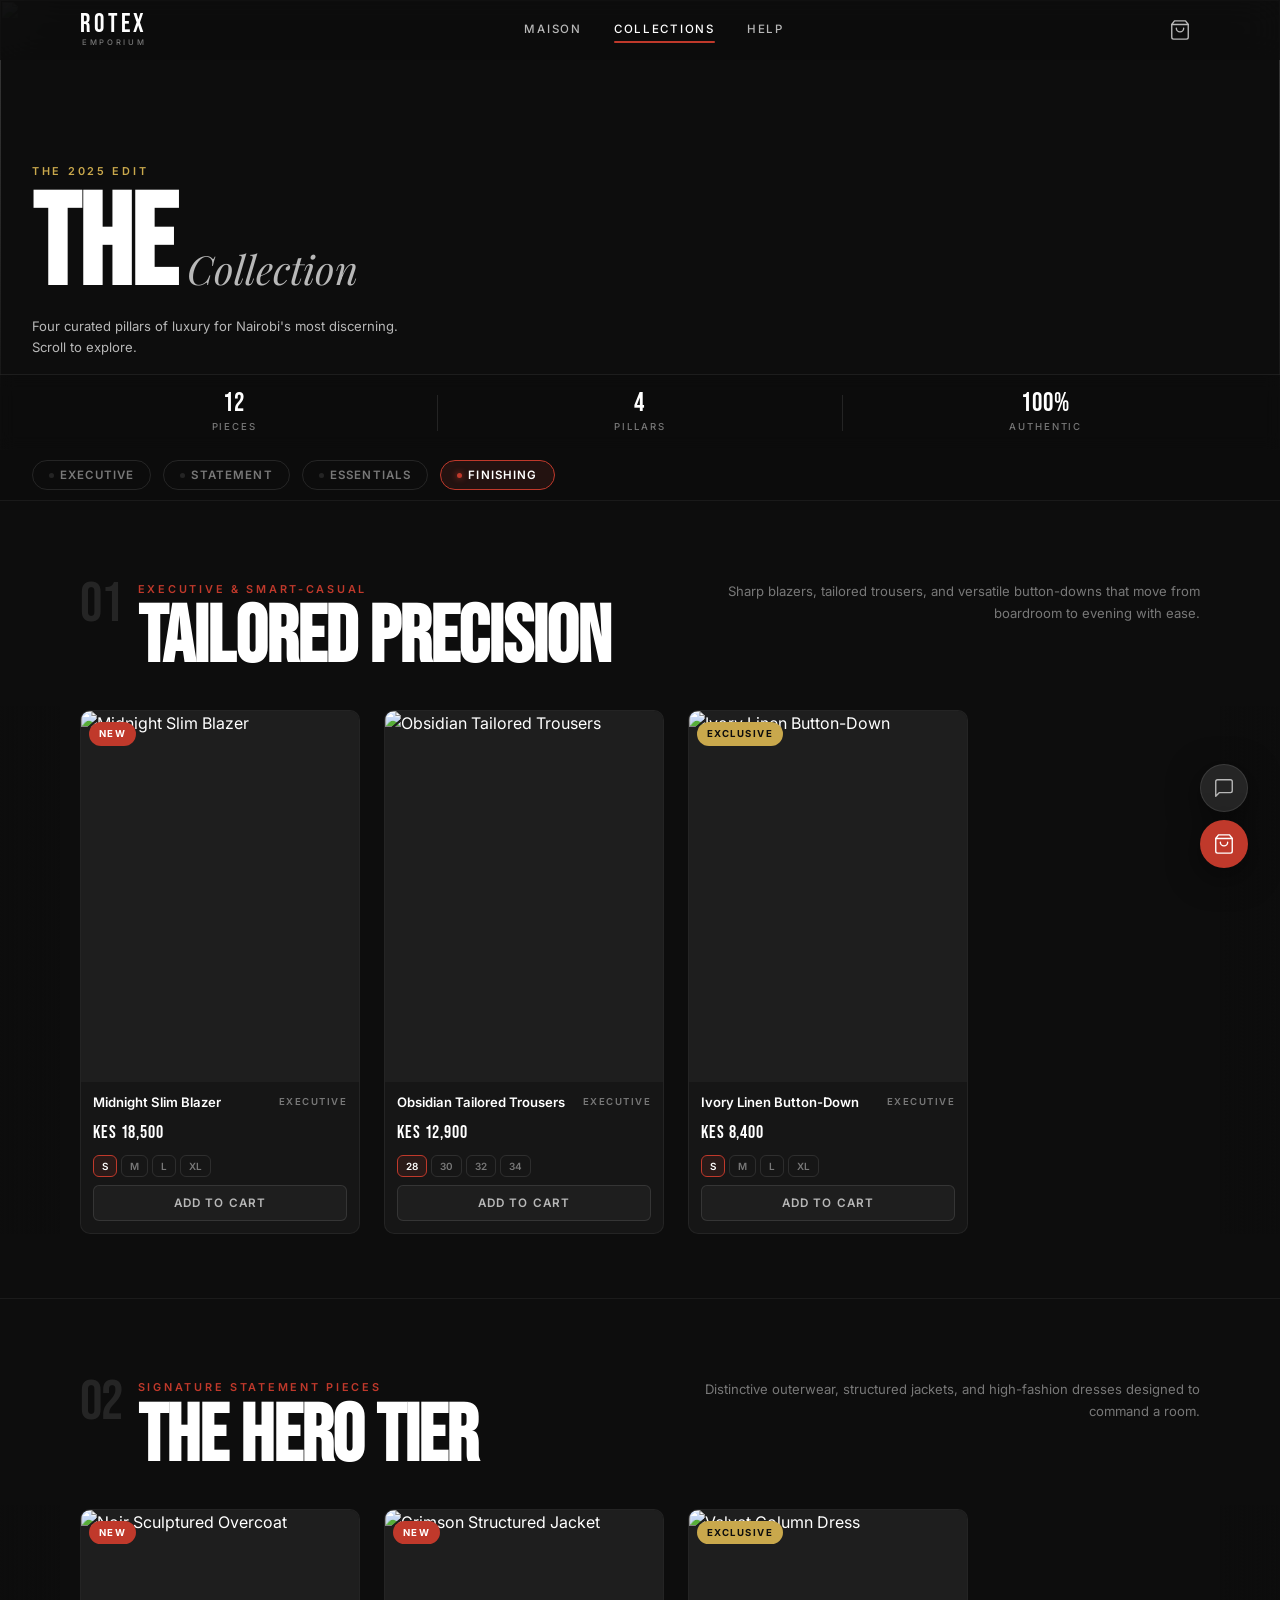
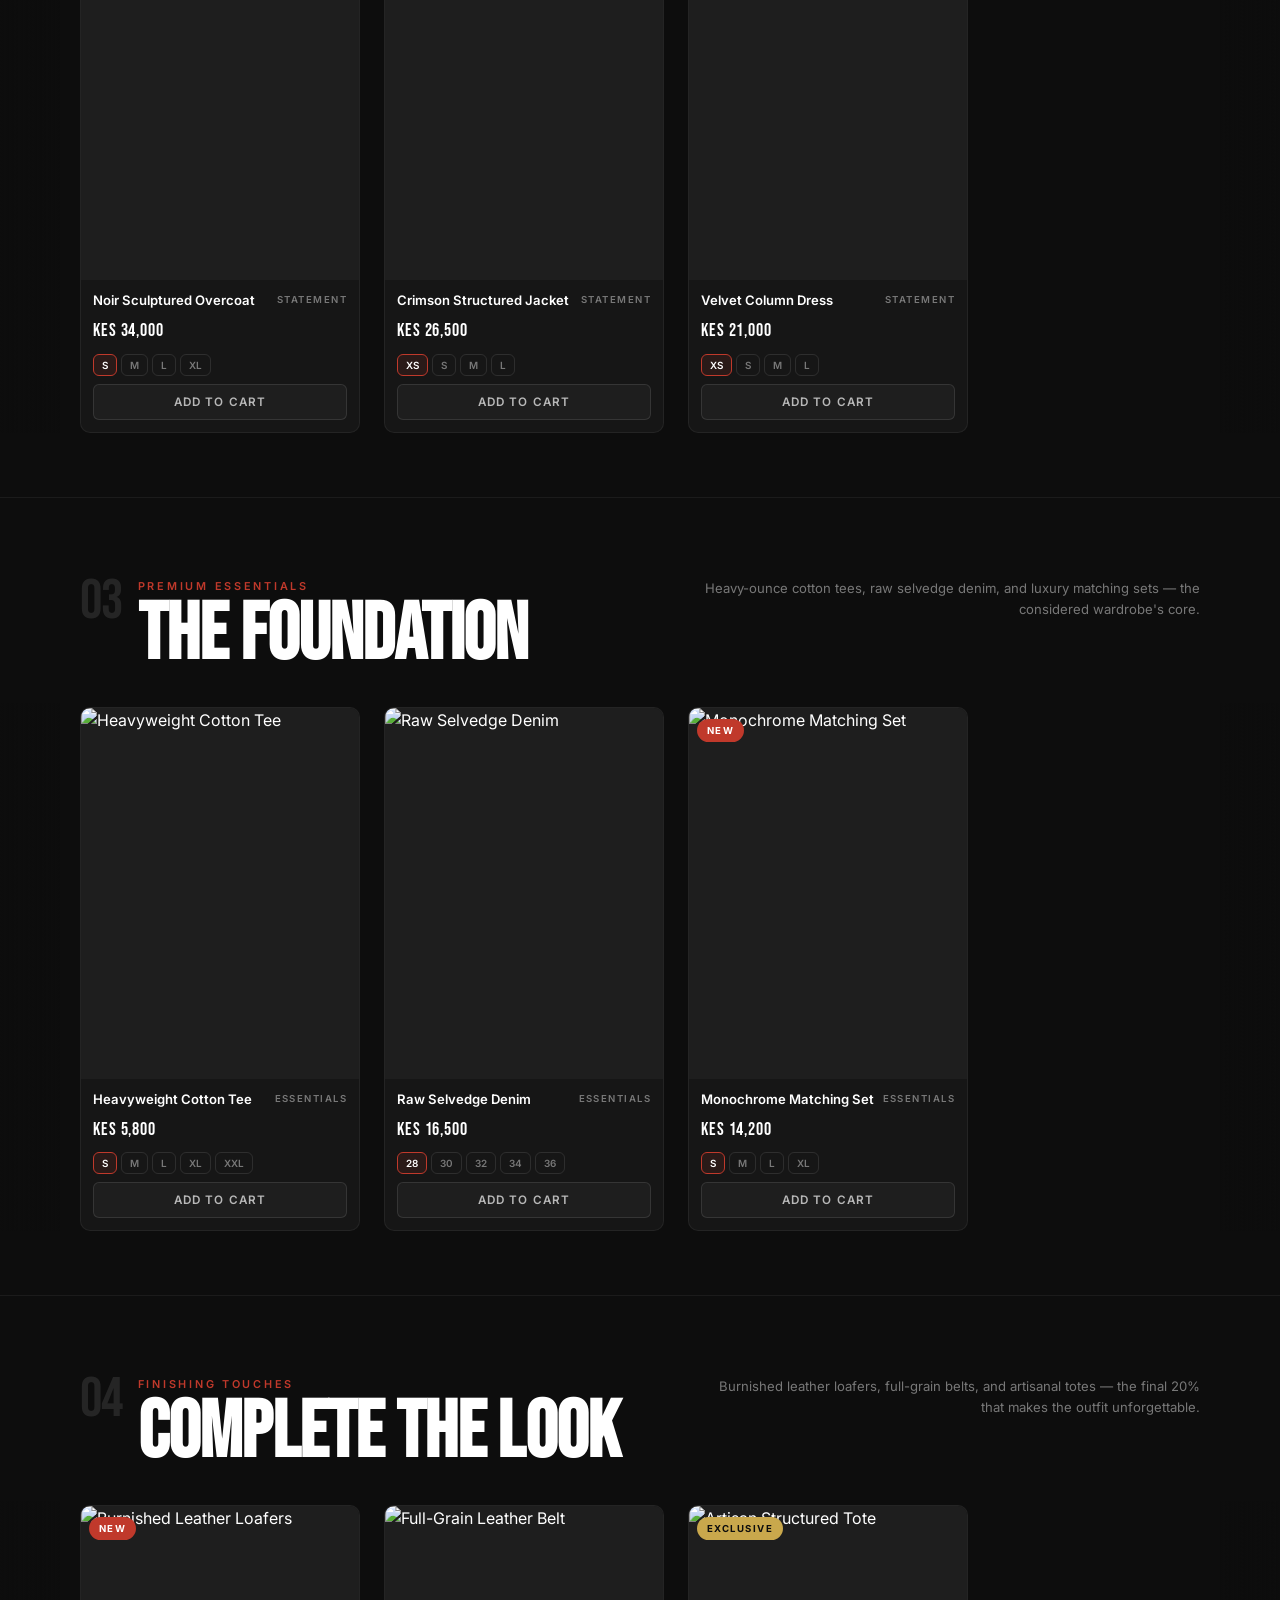
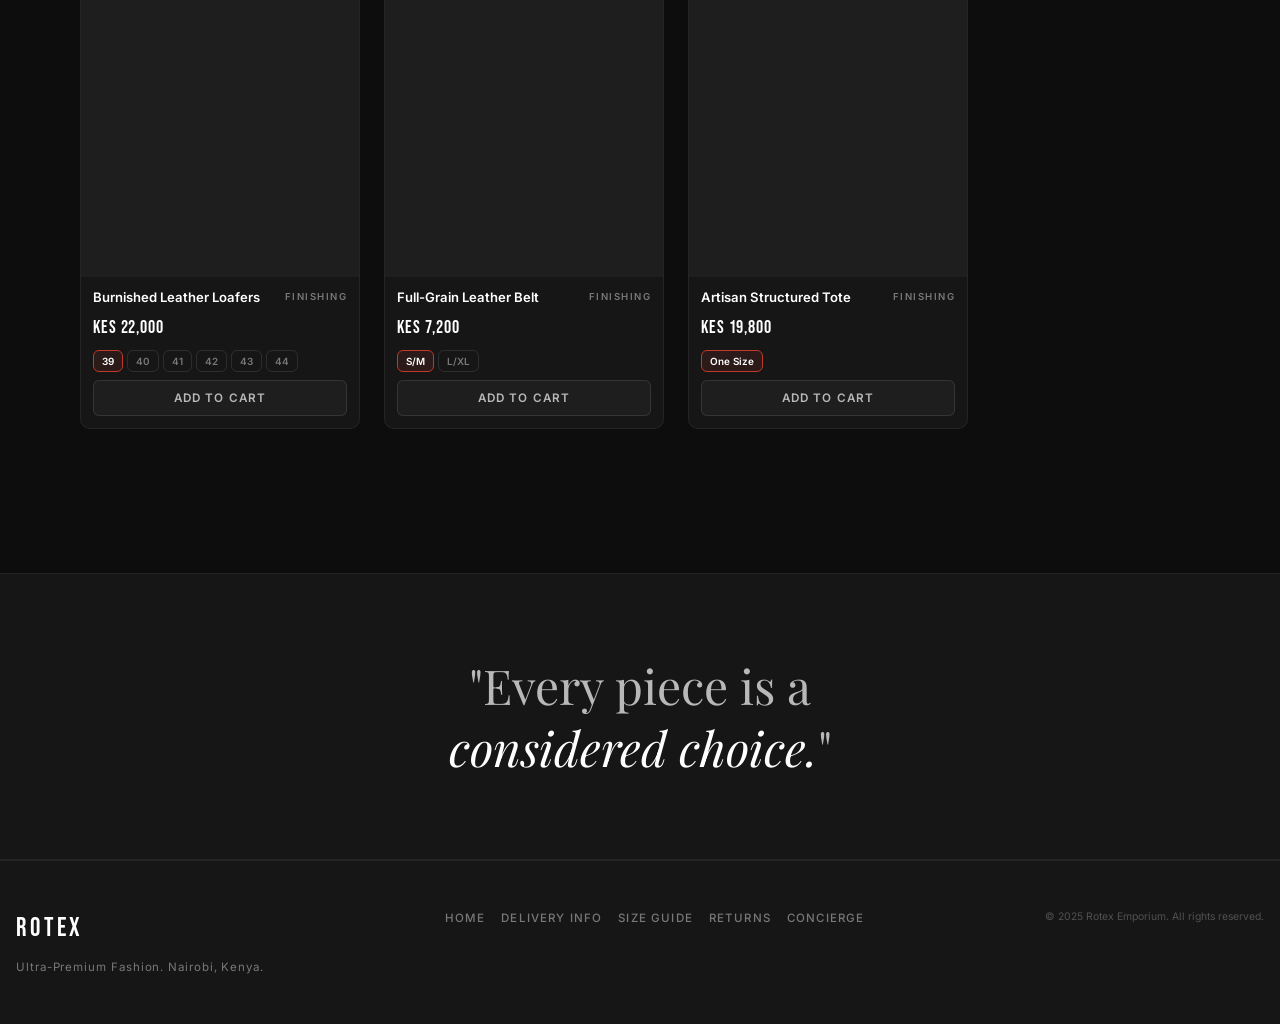
==== catalogue.html @ d45cdedd "Initial commit of Rotex Emporium storefront" ====
<!DOCTYPE html>
<html lang="en">
<head>
  <meta charset="UTF-8" />
  <meta name="viewport" content="width=device-width, initial-scale=1.0, viewport-fit=cover" />
  <meta name="description" content="Rotex Emporium — Browse our four luxury pillars. Shop Executive, Statement, Essentials, and Finishing Touches." />
  <meta name="theme-color" content="#0D0D0D" />
  <title>Catalogue — Rotex Emporium</title>
  <link rel="preconnect" href="https://fonts.googleapis.com" />
  <link rel="preconnect" href="https://fonts.gstatic.com" crossorigin />
  <link href="https://fonts.googleapis.com/css2?family=Bebas+Neue&family=Inter:wght@400;500;600&family=Playfair+Display:ital,wght@0,700;1,400&display=swap" rel="stylesheet" />
  <link rel="stylesheet" href="styles.css" />
</head>
<body class="page--catalogue">

  <!-- ── HEADER ─────────────────────────────────────────────── -->
  <header class="site-header" id="siteHeader">
    <div class="header-inner">
      <button class="menu-toggle" id="menuToggle" aria-label="Toggle navigation" aria-expanded="false">
        <span class="bar"></span><span class="bar"></span><span class="bar"></span>
      </button>
      <a href="index.html" class="logo" aria-label="Rotex Emporium">
        <span class="logo-main">ROTEX</span>
        <span class="logo-sub">EMPORIUM</span>
      </a>
      <nav class="header-nav" aria-label="Primary">
        <a href="index.html#hero"  class="nav-link">Maison</a>
        <a href="catalogue.html"   class="nav-link nav-link--active">Collections</a>
        <a href="#"                class="nav-link" id="headerSupportBtn">Help</a>
      </nav>
      <button class="header-cart-btn" id="headerCartBtn" aria-label="Open cart">
        <svg width="22" height="22" viewBox="0 0 24 24" fill="none" stroke="currentColor" stroke-width="1.5" stroke-linecap="round" stroke-linejoin="round"><path d="M6 2 3 6v14a2 2 0 0 0 2 2h14a2 2 0 0 0 2-2V6l-3-4z"/><line x1="3" y1="6" x2="21" y2="6"/><path d="M16 10a4 4 0 0 1-8 0"/></svg>
        <span class="cart-badge" id="headerCartBadge" data-count="0">0</span>
      </button>
    </div>
  </header>

  <!-- ── CATALOGUE HERO (compact) ──────────────────────────── -->
  <section class="cat-hero" aria-label="Catalogue Introduction">
    <div class="cat-hero-bg" aria-hidden="true">
      <img src="https://images.unsplash.com/photo-1558618666-fcd25c85cd64?w=1400&q=80&auto=format&fit=crop" alt="" loading="eager" fetchpriority="high" />
      <div class="cat-hero-overlay"></div>
    </div>
    <div class="cat-hero-content">
      <p class="eyebrow gold">The 2025 Edit</p>
      <h1 class="cat-hero-title">
        <span class="cat-hero-title-main">THE</span>
        <span class="cat-hero-title-sub">Collection</span>
      </h1>
      <p class="cat-hero-desc">Four curated pillars of luxury for Nairobi's most discerning. Scroll to explore.</p>
    </div>
    <div class="cat-hero-stats" aria-label="Collection statistics">
      <div class="cat-stat"><span class="cat-stat-num">12</span><span class="cat-stat-label">Pieces</span></div>
      <div class="cat-stat-divider" aria-hidden="true"></div>
      <div class="cat-stat"><span class="cat-stat-num">4</span><span class="cat-stat-label">Pillars</span></div>
      <div class="cat-stat-divider" aria-hidden="true"></div>
      <div class="cat-stat"><span class="cat-stat-num">100%</span><span class="cat-stat-label">Authentic</span></div>
    </div>
  </section>

  <!-- ── STICKY CATEGORY CHIP NAV ──────────────────────────── -->
  <nav class="cat-nav" id="categoryNavScroll" aria-label="Jump to collection">
    <div class="cat-nav-track">
      <button class="cat-chip cat-chip--active" data-target="section-executive" aria-pressed="true">
        <span class="chip-dot" aria-hidden="true"></span>Executive
      </button>
      <button class="cat-chip" data-target="section-statement" aria-pressed="false">
        <span class="chip-dot" aria-hidden="true"></span>Statement
      </button>
      <button class="cat-chip" data-target="section-essentials" aria-pressed="false">
        <span class="chip-dot" aria-hidden="true"></span>Essentials
      </button>
      <button class="cat-chip" data-target="section-finishing" aria-pressed="false">
        <span class="chip-dot" aria-hidden="true"></span>Finishing
      </button>
    </div>
  </nav>

  <!-- ── MAIN CATALOGUE ─────────────────────────────────────── -->
  <main class="catalogue-main" aria-label="Product Catalogue">

    <!-- 01 Executive & Smart-Casual -->
    <section class="pillar-section" id="section-executive" aria-labelledby="title-executive">
      <div class="pillar-header">
        <div class="pillar-header-left">
          <span class="pillar-num" aria-hidden="true">01</span>
          <div>
            <p class="eyebrow crimson">Executive &amp; Smart-Casual</p>
            <h2 class="section-title" id="title-executive">Tailored Precision</h2>
          </div>
        </div>
        <p class="pillar-desc">Sharp blazers, tailored trousers, and versatile button-downs that move from boardroom to evening with ease.</p>
      </div>
      <div class="product-track-wrap">
        <div class="product-track" id="track-executive" role="list" aria-label="Executive products"></div>
        <button class="track-arrow track-arrow--prev" data-track="track-executive" aria-label="Scroll left">
          <svg width="16" height="16" viewBox="0 0 24 24" fill="none" stroke="currentColor" stroke-width="2" stroke-linecap="round" stroke-linejoin="round"><polyline points="15 18 9 12 15 6"/></svg>
        </button>
        <button class="track-arrow track-arrow--next" data-track="track-executive" aria-label="Scroll right">
          <svg width="16" height="16" viewBox="0 0 24 24" fill="none" stroke="currentColor" stroke-width="2" stroke-linecap="round" stroke-linejoin="round"><polyline points="9 18 15 12 9 6"/></svg>
        </button>
      </div>
    </section>

    <!-- 02 Statement Pieces -->
    <section class="pillar-section" id="section-statement" aria-labelledby="title-statement">
      <div class="pillar-header">
        <div class="pillar-header-left">
          <span class="pillar-num" aria-hidden="true">02</span>
          <div>
            <p class="eyebrow crimson">Signature Statement Pieces</p>
            <h2 class="section-title" id="title-statement">The Hero Tier</h2>
          </div>
        </div>
        <p class="pillar-desc">Distinctive outerwear, structured jackets, and high-fashion dresses designed to command a room.</p>
      </div>
      <div class="product-track-wrap">
        <div class="product-track" id="track-statement" role="list" aria-label="Statement products"></div>
        <button class="track-arrow track-arrow--prev" data-track="track-statement" aria-label="Scroll left">
          <svg width="16" height="16" viewBox="0 0 24 24" fill="none" stroke="currentColor" stroke-width="2" stroke-linecap="round" stroke-linejoin="round"><polyline points="15 18 9 12 15 6"/></svg>
        </button>
        <button class="track-arrow track-arrow--next" data-track="track-statement" aria-label="Scroll right">
          <svg width="16" height="16" viewBox="0 0 24 24" fill="none" stroke="currentColor" stroke-width="2" stroke-linecap="round" stroke-linejoin="round"><polyline points="9 18 15 12 9 6"/></svg>
        </button>
      </div>
    </section>

    <!-- 03 Premium Essentials -->
    <section class="pillar-section" id="section-essentials" aria-labelledby="title-essentials">
      <div class="pillar-header">
        <div class="pillar-header-left">
          <span class="pillar-num" aria-hidden="true">03</span>
          <div>
            <p class="eyebrow crimson">Premium Essentials</p>
            <h2 class="section-title" id="title-essentials">The Foundation</h2>
          </div>
        </div>
        <p class="pillar-desc">Heavy-ounce cotton tees, raw selvedge denim, and luxury matching sets — the considered wardrobe's core.</p>
      </div>
      <div class="product-track-wrap">
        <div class="product-track" id="track-essentials" role="list" aria-label="Essentials products"></div>
        <button class="track-arrow track-arrow--prev" data-track="track-essentials" aria-label="Scroll left">
          <svg width="16" height="16" viewBox="0 0 24 24" fill="none" stroke="currentColor" stroke-width="2" stroke-linecap="round" stroke-linejoin="round"><polyline points="15 18 9 12 15 6"/></svg>
        </button>
        <button class="track-arrow track-arrow--next" data-track="track-essentials" aria-label="Scroll right">
          <svg width="16" height="16" viewBox="0 0 24 24" fill="none" stroke="currentColor" stroke-width="2" stroke-linecap="round" stroke-linejoin="round"><polyline points="9 18 15 12 9 6"/></svg>
        </button>
      </div>
    </section>

    <!-- 04 Finishing Touches -->
    <section class="pillar-section" id="section-finishing" aria-labelledby="title-finishing">
      <div class="pillar-header">
        <div class="pillar-header-left">
          <span class="pillar-num" aria-hidden="true">04</span>
          <div>
            <p class="eyebrow crimson">Finishing Touches</p>
            <h2 class="section-title" id="title-finishing">Complete the Look</h2>
          </div>
        </div>
        <p class="pillar-desc">Burnished leather loafers, full-grain belts, and artisanal totes — the final 20% that makes the outfit unforgettable.</p>
      </div>
      <div class="product-track-wrap">
        <div class="product-track" id="track-finishing" role="list" aria-label="Finishing products"></div>
        <button class="track-arrow track-arrow--prev" data-track="track-finishing" aria-label="Scroll left">
          <svg width="16" height="16" viewBox="0 0 24 24" fill="none" stroke="currentColor" stroke-width="2" stroke-linecap="round" stroke-linejoin="round"><polyline points="15 18 9 12 15 6"/></svg>
        </button>
        <button class="track-arrow track-arrow--next" data-track="track-finishing" aria-label="Scroll right">
          <svg width="16" height="16" viewBox="0 0 24 24" fill="none" stroke="currentColor" stroke-width="2" stroke-linecap="round" stroke-linejoin="round"><polyline points="9 18 15 12 9 6"/></svg>
        </button>
      </div>
    </section>

  </main>

  <!-- ── BRAND STRIP ────────────────────────────────────────── -->
  <section class="brand-strip" aria-hidden="true">
    <p class="brand-quote">"Every piece is a<br /><em>considered choice.</em>"</p>
  </section>

  <!-- ── FOOTER ─────────────────────────────────────────────── -->
  <footer class="site-footer">
    <div class="footer-inner">
      <div class="footer-brand">
        <span class="logo-main">ROTEX</span>
        <p class="footer-tagline">Ultra-Premium Fashion. Nairobi, Kenya.</p>
      </div>
      <div class="footer-links">
        <a href="index.html">Home</a>
        <a href="#">Delivery Info</a>
        <a href="#">Size Guide</a>
        <a href="#">Returns</a>
        <a href="#" id="footerSupportBtn">Concierge</a>
      </div>
      <p class="footer-copy">© 2025 Rotex Emporium. All rights reserved.</p>
    </div>
  </footer>

  <!-- ── SHARED: CART DRAWER ───────────────────────────────── -->
  <div class="cart-overlay" id="cartOverlay"></div>
  <aside class="cart-drawer" id="cartDrawer" role="dialog" aria-label="Shopping cart" aria-hidden="true">
    <div class="cart-drawer-header">
      <h2 class="cart-drawer-title">Your Cart</h2>
      <button class="icon-btn" id="cartCloseBtn" aria-label="Close cart">✕</button>
    </div>
    <div class="cart-body" id="cartBody">
      <div class="cart-empty" id="cartEmpty">
        <svg width="48" height="48" viewBox="0 0 24 24" fill="none" stroke="currentColor" stroke-width="1" stroke-linecap="round" stroke-linejoin="round" aria-hidden="true"><path d="M6 2 3 6v14a2 2 0 0 0 2 2h14a2 2 0 0 0 2-2V6l-3-4z"/><line x1="3" y1="6" x2="21" y2="6"/><path d="M16 10a4 4 0 0 1-8 0"/></svg>
        <p class="cart-empty-text">Your cart is empty.</p>
        <p class="cart-empty-sub">Select a piece to begin.</p>
      </div>
      <ul class="cart-items-list" id="cartItemsList"></ul>
    </div>
    <div class="cart-footer" id="cartFooter">
      <div class="cart-totals">
        <span class="cart-total-label">Subtotal</span>
        <span class="cart-total-value" id="cartTotal">KES 0</span>
      </div>
      <button class="btn btn--primary btn--full" id="checkoutBtn">Checkout via WhatsApp</button>
    </div>
  </aside>

  <!-- ── SHARED: CHECKOUT ──────────────────────────────────── -->
  <div class="checkout-overlay" id="checkoutOverlay" role="dialog" aria-label="Checkout" aria-hidden="true">
    <div class="checkout-modal">
      <div class="checkout-modal-header">
        <h2 class="checkout-modal-title">Complete Your Order</h2>
        <button class="icon-btn" id="checkoutCloseBtn" aria-label="Close checkout">✕</button>
      </div>
      <p class="checkout-modal-sub">Fill in your details. We'll send your order via WhatsApp.</p>
      <div class="checkout-order-summary" id="checkoutOrderSummary"></div>
      <div class="checkout-form">
        <div class="form-group">
          <label class="form-label" for="customerName">Full Name</label>
          <input class="form-input" type="text" id="customerName" placeholder="e.g. Amara Osei" autocomplete="name" required />
        </div>
        <div class="form-group">
          <label class="form-label" for="customerLocation">Delivery Location</label>
          <input class="form-input" type="text" id="customerLocation" placeholder="e.g. Westlands, Nairobi" autocomplete="street-address" required />
        </div>
        <div class="form-group">
          <label class="form-label" for="customerPhone">Phone Number</label>
          <input class="form-input" type="tel" id="customerPhone" placeholder="e.g. 0712 345 678" autocomplete="tel" required />
        </div>
        <div class="form-group">
          <label class="form-label" for="customerNotes">Notes <span class="form-optional">(optional)</span></label>
          <textarea class="form-input form-textarea" id="customerNotes" placeholder="Special requests..."></textarea>
        </div>
        <button class="btn btn--primary btn--full btn--whatsapp" id="sendWhatsAppBtn">Send Order on WhatsApp</button>
        <p class="checkout-disclaimer">You'll be redirected to WhatsApp to confirm. No payment required here.</p>
      </div>
    </div>
  </div>

  <!-- ── SHARED: AI CONCIERGE ──────────────────────────────── -->
  <div class="concierge-overlay" id="conciergeOverlay"></div>
  <div class="concierge-modal" id="conciergeModal" role="dialog" aria-label="Rotex Concierge" aria-hidden="true">
    <div class="concierge-header">
      <div class="concierge-avatar" aria-hidden="true">
        <svg width="20" height="20" viewBox="0 0 24 24" fill="currentColor"><path d="M12 2a10 10 0 1 0 10 10A10 10 0 0 0 12 2zm0 18a8 8 0 1 1 8-8 8 8 0 0 1-8 8z"/><path d="M12 6a4 4 0 1 0 4 4 4 4 0 0 0-4-4zm0 6a2 2 0 1 1 2-2 2 2 0 0 1-2 2z"/><path d="M12 14c-3.31 0-6 1.34-6 3v1h12v-1c0-1.66-2.69-3-6-3z"/></svg>
      </div>
      <div class="concierge-header-text">
        <p class="concierge-name">Rotex Concierge</p>
        <span class="concierge-status"><span class="status-dot"></span>Online now</span>
      </div>
      <button class="icon-btn" id="conciergeCloseBtn" aria-label="Close chat">✕</button>
    </div>
    <div class="concierge-body" id="conciergeBody" role="log" aria-live="polite"></div>
    <div class="quick-replies" id="quickReplies">
      <button class="quick-reply-btn" data-reply="What sizes do you carry?">Sizing</button>
      <button class="quick-reply-btn" data-reply="How long does delivery take?">Delivery</button>
      <button class="quick-reply-btn" data-reply="Do you accept M-Pesa?">Payment</button>
      <button class="quick-reply-btn" data-reply="What is your return policy?">Returns</button>
    </div>
    <div class="concierge-input-row">
      <input class="concierge-input" type="text" id="conciergeInput" placeholder="Ask anything..." aria-label="Type your message" />
      <button class="concierge-send-btn" id="conciergeSendBtn" aria-label="Send">
        <svg width="18" height="18" viewBox="0 0 24 24" fill="none" stroke="currentColor" stroke-width="2" stroke-linecap="round" stroke-linejoin="round"><line x1="22" y1="2" x2="11" y2="13"/><polygon points="22 2 15 22 11 13 2 9 22 2"/></svg>
      </button>
    </div>
    <div class="concierge-handoff">
      <p class="handoff-text">Need a human?</p>
      <a href="https://wa.me/254700000000?text=Hi%2C%20I%20need%20help%20with%20my%20Rotex%20order." class="btn btn--ghost btn--sm" target="_blank" rel="noopener noreferrer">Hand off to Human</a>
    </div>
  </div>

  <!-- ── FABS ──────────────────────────────────────────────── -->
  <div class="fab-group">
    <button class="fab fab--support" id="fabSupportBtn" aria-label="Open concierge chat">
      <svg width="22" height="22" viewBox="0 0 24 24" fill="none" stroke="currentColor" stroke-width="1.5" stroke-linecap="round" stroke-linejoin="round"><path d="M21 15a2 2 0 0 1-2 2H7l-4 4V5a2 2 0 0 1 2-2h14a2 2 0 0 1 2 2z"/></svg>
    </button>
    <button class="fab fab--cart" id="fabCartBtn" aria-label="Open cart">
      <svg width="22" height="22" viewBox="0 0 24 24" fill="none" stroke="currentColor" stroke-width="1.5" stroke-linecap="round" stroke-linejoin="round"><path d="M6 2 3 6v14a2 2 0 0 0 2 2h14a2 2 0 0 0 2-2V6l-3-4z"/><line x1="3" y1="6" x2="21" y2="6"/><path d="M16 10a4 4 0 0 1-8 0"/></svg>
      <span class="fab-badge" id="fabCartBadge" data-count="0">0</span>
    </button>
  </div>

  <!-- ── MOBILE BOTTOM NAV ──────────────────────────────────── -->
  <nav class="bottom-nav" id="bottomNav" aria-label="Mobile navigation">
    <a href="index.html" class="bottom-nav-item" aria-label="Home">
      <svg width="22" height="22" viewBox="0 0 24 24" fill="none" stroke="currentColor" stroke-width="1.5" stroke-linecap="round" stroke-linejoin="round"><path d="m3 9 9-7 9 7v11a2 2 0 0 1-2 2H5a2 2 0 0 1-2-2z"/><polyline points="9 22 9 12 15 12 15 22"/></svg>
      <span>Home</span>
    </a>
    <a href="catalogue.html" class="bottom-nav-item active" aria-label="Collections">
      <svg width="22" height="22" viewBox="0 0 24 24" fill="none" stroke="currentColor" stroke-width="1.5" stroke-linecap="round" stroke-linejoin="round"><rect x="2" y="3" width="20" height="14" rx="2"/><line x1="8" y1="21" x2="16" y2="21"/><line x1="12" y1="17" x2="12" y2="21"/></svg>
      <span>Collections</span>
    </a>
    <button class="bottom-nav-item" id="bottomNavCartBtn" aria-label="Cart">
      <svg width="22" height="22" viewBox="0 0 24 24" fill="none" stroke="currentColor" stroke-width="1.5" stroke-linecap="round" stroke-linejoin="round"><path d="M6 2 3 6v14a2 2 0 0 0 2 2h14a2 2 0 0 0 2-2V6l-3-4z"/><line x1="3" y1="6" x2="21" y2="6"/><path d="M16 10a4 4 0 0 1-8 0"/></svg>
      <span class="bottom-nav-badge" id="bottomNavBadge" data-count="0">0</span>
      <span>Cart</span>
    </button>
    <button class="bottom-nav-item" id="bottomNavSupportBtn" aria-label="Concierge">
      <svg width="22" height="22" viewBox="0 0 24 24" fill="none" stroke="currentColor" stroke-width="1.5" stroke-linecap="round" stroke-linejoin="round"><path d="M21 15a2 2 0 0 1-2 2H7l-4 4V5a2 2 0 0 1 2-2h14a2 2 0 0 1 2 2z"/></svg>
      <span>Concierge</span>
    </button>
  </nav>

  <div class="toast" id="toast" role="status" aria-live="assertive" aria-atomic="true"></div>

  <script src="script.js"></script>
</body>
</html>
---- styles.css ----
/* ═══════════════════════════════════════════════════════════
   ROTEX EMPORIUM — styles.css
   Ultra-Premium Luxury Fashion | Nairobi, Kenya
   Flynn Technologies © 2025
═══════════════════════════════════════════════════════════ */

/* ── TOKENS ──────────────────────────────────────────────── */
:root {
  --obsidian:     #0D0D0D;
  --surface:      #161616;
  --surface-up:   #1E1E1E;
  --surface-high: #252525;
  --border:       rgba(255,255,255,0.10);
  --border-sub:   rgba(255,255,255,0.06);
  --crimson:      #C0392B;
  --crimson-l:    #E04030;
  --crimson-glow: rgba(192,57,43,0.12);
  --white:        #FFFFFF;
  --silver:       #B8B8B8;
  --silver-dim:   #787878;
  --gold:         #C9A84C;
  --green:        #25D366;
  --font-d: 'Bebas Neue','Arial Black',sans-serif;
  --font-e: 'Playfair Display','Georgia',serif;
  --font-b: 'Inter','Helvetica Neue',sans-serif;
  --header-h: 60px;
  --max-w:    1440px;
  --r-sm: 6px; --r-md: 10px; --r-lg: 16px; --r-pill: 999px;
  --t-fast: 180ms ease; --t-med: 300ms ease;
  --sh-md: 0 8px 32px rgba(0,0,0,0.5);
  --sh-lg: 0 20px 60px rgba(0,0,0,0.6);
}

/* ── RESET ───────────────────────────────────────────────── */
*,*::before,*::after { box-sizing:border-box; margin:0; padding:0; }
html  { font-size:16px; scroll-behavior:smooth; -webkit-text-size-adjust:100%; }
body  { background:var(--obsidian); color:var(--white); font-family:var(--font-b); font-weight:400; line-height:1.6; -webkit-font-smoothing:antialiased; overflow-x:hidden; padding-bottom:64px; }
img   { display:block; max-width:100%; }
a     { color:inherit; text-decoration:none; }
ul,ol { list-style:none; }
button { background:none; border:none; cursor:pointer; font-family:inherit; font-size:inherit; color:inherit; -webkit-tap-highlight-color:transparent; }
input,textarea { font-family:inherit; font-size:inherit; }

/* ── TYPOGRAPHY HELPERS ──────────────────────────────────── */
.eyebrow { font-size:.68rem; font-weight:600; letter-spacing:.25em; text-transform:uppercase; margin-bottom:4px; }
.eyebrow.crimson { color:var(--crimson); }
.eyebrow.gold    { color:var(--gold); }
.section-title   { font-family:var(--font-d); font-size:clamp(2.2rem,8vw,5rem); letter-spacing:-.01em; line-height:.9; }

/* ── BUTTONS ─────────────────────────────────────────────── */
.btn { display:inline-flex; align-items:center; justify-content:center; gap:8px; padding:13px 28px; font-size:.78rem; font-weight:600; letter-spacing:.12em; text-transform:uppercase; border-radius:var(--r-sm); border:1px solid transparent; cursor:pointer; transition:background var(--t-fast),color var(--t-fast),border-color var(--t-fast),transform var(--t-fast),box-shadow var(--t-fast); white-space:nowrap; }
.btn--primary { background:var(--crimson); color:var(--white); border-color:var(--crimson); }
.btn--primary:hover { background:var(--crimson-l); border-color:var(--crimson-l); transform:translateY(-1px); box-shadow:0 6px 20px rgba(192,57,43,.4); }
.btn--ghost   { background:transparent; color:var(--silver); border-color:var(--border); }
.btn--ghost:hover { color:var(--white); border-color:var(--silver-dim); background:var(--surface); }
.btn--whatsapp { background:var(--green); border-color:var(--green); color:var(--white); }
.btn--whatsapp:hover { background:#1faf55; transform:translateY(-1px); box-shadow:0 6px 20px rgba(37,211,102,.3); }
.btn--sm   { padding:8px 16px; font-size:.7rem; }
.btn--full { width:100%; }

/* ── ICON BUTTON ─────────────────────────────────────────── */
.icon-btn { display:flex; align-items:center; justify-content:center; width:36px; height:36px; border-radius:var(--r-sm); color:var(--silver); transition:color var(--t-fast),background var(--t-fast); }
.icon-btn:hover { color:var(--white); background:var(--surface-up); }

/* ── HEADER ──────────────────────────────────────────────── */
.site-header { position:fixed; top:0; left:0; right:0; z-index:200; height:var(--header-h); background:rgba(13,13,13,.85); backdrop-filter:blur(20px); -webkit-backdrop-filter:blur(20px); border-bottom:1px solid transparent; transition:background var(--t-med),border-color var(--t-med),box-shadow var(--t-med); }
.site-header.scrolled { background:rgba(13,13,13,.97); border-bottom-color:var(--border-sub); box-shadow:0 4px 24px rgba(0,0,0,.5); }
.header-inner { display:flex; align-items:center; justify-content:space-between; height:100%; padding:0 16px; max-width:var(--max-w); margin:0 auto; gap:12px; }

/* ── LOGO ────────────────────────────────────────────────── */
.logo { display:flex; flex-direction:column; align-items:center; line-height:1; flex-shrink:0; }
.logo-main { font-family:var(--font-d); font-size:1.6rem; letter-spacing:.15em; }
.logo-sub  { font-size:.48rem; font-weight:500; letter-spacing:.35em; text-transform:uppercase; color:var(--silver-dim); margin-top:1px; }

/* ── HEADER NAV ──────────────────────────────────────────── */
.header-nav { display:none; align-items:center; gap:32px; }
.nav-link { font-size:.72rem; font-weight:500; letter-spacing:.15em; text-transform:uppercase; color:var(--silver); position:relative; transition:color var(--t-fast); }
.nav-link::after { content:''; position:absolute; bottom:-4px; left:0; right:0; height:1px; background:var(--crimson); border-radius:var(--r-pill); transform:scaleX(0); transition:transform var(--t-fast); transform-origin:left; }
.nav-link:hover, .nav-link--active { color:var(--white); }
.nav-link:hover::after, .nav-link--active::after { transform:scaleX(1); }
.nav-link--active::after { height:1.5px; }

/* ── HEADER CART BUTTON ──────────────────────────────────── */
.header-cart-btn { position:relative; display:flex; align-items:center; justify-content:center; width:40px; height:40px; border-radius:var(--r-sm); color:var(--silver); transition:color var(--t-fast),background var(--t-fast); flex-shrink:0; }
.header-cart-btn:hover { color:var(--white); background:var(--surface); }
.cart-badge { position:absolute; top:4px; right:4px; min-width:16px; height:16px; padding:0 4px; background:var(--crimson); color:var(--white); font-size:.6rem; font-weight:700; border-radius:var(--r-pill); display:flex; align-items:center; justify-content:center; transition:transform var(--t-fast); }
.cart-badge[data-count="0"] { transform:scale(0); opacity:0; }

/* ── MENU TOGGLE ─────────────────────────────────────────── */
.menu-toggle { display:flex; flex-direction:column; justify-content:center; gap:5px; width:36px; height:36px; padding:6px; border-radius:var(--r-sm); transition:background var(--t-fast); flex-shrink:0; }
.menu-toggle:hover { background:var(--surface); }
.bar { display:block; height:1.5px; background:var(--silver); border-radius:var(--r-pill); }

/* ── HERO (index.html) ───────────────────────────────────── */
.hero { position:relative; height:100svh; min-height:580px; display:flex; align-items:flex-end; padding-top:var(--header-h); overflow:hidden; }
.hero-bg { position:absolute; inset:0; }
.hero-bg img { width:100%; height:100%; object-fit:cover; object-position:center 20%; }
.hero-overlay { position:absolute; inset:0; background:linear-gradient(160deg,rgba(13,13,13,.3) 0%,rgba(13,13,13,.55) 40%,rgba(13,13,13,.92) 100%); }
.hero-content { position:relative; z-index:1; padding:80px 16px 48px; max-width:680px; }
.hero-title { display:flex; flex-direction:column; gap:8px; margin:12px 0 24px; }
.hero-title-large { display:block; font-family:var(--font-d); font-size:clamp(5rem,22vw,13rem); letter-spacing:-.02em; line-height:.88; }
.hero-title-styled { display:block; font-family:var(--font-e); font-size:clamp(1.6rem,6vw,3.5rem); font-weight:700; color:var(--silver); line-height:1.15; }
.hero-title-styled em { font-style:italic; font-weight:400; color:var(--white); }
.hero-sub  { font-size:.85rem; color:var(--silver); line-height:1.7; max-width:420px; margin-bottom:32px; }
.hero-ctas { display:flex; flex-wrap:wrap; gap:12px; }
.hero-scroll-hint { position:absolute; bottom:32px; right:16px; z-index:1; display:flex; flex-direction:column; align-items:center; gap:8px; color:var(--silver-dim); font-size:.6rem; letter-spacing:.2em; text-transform:uppercase; }
.scroll-line { width:1px; height:40px; background:linear-gradient(to bottom,var(--silver-dim),transparent); animation:scrollPulse 2s ease-in-out infinite; }
@keyframes scrollPulse { 0%,100%{opacity:.4;transform:scaleY(1)} 50%{opacity:1;transform:scaleY(1.15)} }

/* ── MARQUEE ─────────────────────────────────────────────── */
.marquee-strip { background:var(--crimson); overflow:hidden; padding:10px 0; }
.marquee-track { display:flex; align-items:center; gap:32px; white-space:nowrap; animation:marquee 28s linear infinite; width:max-content; }
.marquee-track span { font-size:.65rem; font-weight:700; letter-spacing:.25em; text-transform:uppercase; flex-shrink:0; }
.marquee-track .dot { font-size:.45rem; opacity:.6; }
@keyframes marquee { from{transform:translateX(0)} to{transform:translateX(-50%)} }

/* ── CATEGORIES (index.html) ─────────────────────────────── */
.categories-section { padding:80px 16px; max-width:var(--max-w); margin:0 auto; }
.categories-header  { margin-bottom:48px; }
.categories-grid    { display:grid; grid-template-columns:1fr 1fr; gap:12px; }
.category-card { position:relative; overflow:hidden; border-radius:var(--r-md); aspect-ratio:3/4; display:block; background:var(--surface); }
.category-card:nth-child(1) { grid-row:span 2; aspect-ratio:auto; min-height:420px; }
.card-image { position:absolute; inset:0; }
.card-image img { width:100%; height:100%; object-fit:cover; transition:transform 600ms ease; }
.category-card:hover .card-image img { transform:scale(1.05); }
.card-overlay { position:absolute; inset:0; background:linear-gradient(180deg,rgba(13,13,13,.1) 0%,rgba(13,13,13,.75) 100%); transition:opacity var(--t-med); }
.category-card:hover .card-overlay { opacity:.85; }
.card-content { position:absolute; bottom:0; left:0; right:0; padding:16px; z-index:1; }
.card-num   { font-family:var(--font-d); font-size:1.1rem; letter-spacing:.1em; color:var(--crimson); margin-bottom:2px; }
.card-title { font-family:var(--font-d); font-size:clamp(1rem,4vw,1.5rem); letter-spacing:.04em; line-height:1; margin-bottom:8px; }
.card-sub   { font-size:.72rem; color:var(--silver); line-height:1.5; margin-bottom:12px; display:-webkit-box; -webkit-line-clamp:2; -webkit-box-orient:vertical; overflow:hidden; }
.card-cta   { font-size:.7rem; font-weight:600; letter-spacing:.15em; text-transform:uppercase; color:var(--crimson-l); }

/* ── BRAND STRIP ─────────────────────────────────────────── */
.brand-strip { background:var(--surface); border-top:1px solid var(--border-sub); border-bottom:1px solid var(--border-sub); padding:80px 16px; text-align:center; }
.brand-quote { font-family:var(--font-e); font-size:clamp(1.6rem,5vw,3rem); font-weight:400; color:var(--silver); line-height:1.3; }
.brand-quote em { font-style:italic; color:var(--white); }

/* ── FOOTER ──────────────────────────────────────────────── */
.site-footer  { background:var(--surface); border-top:1px solid var(--border-sub); padding:48px 16px; }
.footer-inner { max-width:var(--max-w); margin:0 auto; display:flex; flex-direction:column; gap:24px; }
.footer-brand { display:flex; flex-direction:column; gap:8px; }
.footer-tagline { font-size:.72rem; color:var(--silver-dim); letter-spacing:.08em; }
.footer-links { display:flex; flex-wrap:wrap; gap:16px; }
.footer-links a { font-size:.72rem; font-weight:500; letter-spacing:.1em; text-transform:uppercase; color:var(--silver-dim); transition:color var(--t-fast); }
.footer-links a:hover { color:var(--white); }
.footer-copy { font-size:.65rem; color:var(--silver-dim); opacity:.6; }

/* ── CART DRAWER ─────────────────────────────────────────── */
.cart-overlay { position:fixed; inset:0; z-index:290; background:rgba(0,0,0,.7); opacity:0; pointer-events:none; transition:opacity var(--t-med); }
.cart-overlay.active { opacity:1; pointer-events:all; }
.cart-drawer { position:fixed; top:0; right:0; bottom:0; z-index:300; width:min(100vw,400px); background:var(--surface); border-left:1px solid var(--border); display:flex; flex-direction:column; transform:translateX(100%); transition:transform var(--t-med); }
.cart-drawer.open { transform:translateX(0); }
.cart-drawer-header { display:flex; align-items:center; justify-content:space-between; padding:16px 24px; border-bottom:1px solid var(--border-sub); flex-shrink:0; }
.cart-drawer-title { font-family:var(--font-d); font-size:1.4rem; letter-spacing:.08em; }
.cart-body  { flex:1; overflow-y:auto; scrollbar-width:thin; scrollbar-color:var(--border) transparent; }
.cart-empty { display:none; flex-direction:column; align-items:center; justify-content:center; gap:12px; min-height:200px; padding:48px; text-align:center; color:var(--silver-dim); }
.cart-empty-text { font-size:1rem; font-weight:600; color:var(--silver); }
.cart-empty-sub  { font-size:.8rem; }
.cart-items-list { display:flex; flex-direction:column; padding:16px; gap:16px; }
.cart-item { display:flex; gap:12px; padding:12px; background:var(--surface-up); border:1px solid var(--border-sub); border-radius:var(--r-sm); }
.cart-item-img  { width:60px; height:80px; object-fit:cover; border-radius:var(--r-sm); flex-shrink:0; background:var(--surface-high); }
.cart-item-info { flex:1; display:flex; flex-direction:column; gap:3px; min-width:0; }
.cart-item-name  { font-size:.8rem; font-weight:600; white-space:nowrap; overflow:hidden; text-overflow:ellipsis; }
.cart-item-size  { font-size:.7rem; color:var(--silver-dim); }
.cart-item-price { font-family:var(--font-d); font-size:1rem; margin-top:auto; }
.cart-item-controls { display:flex; flex-direction:column; align-items:flex-end; justify-content:space-between; flex-shrink:0; }
.qty-control { display:flex; align-items:center; gap:6px; border:1px solid var(--border); border-radius:var(--r-sm); overflow:hidden; }
.qty-btn  { width:28px; height:28px; display:flex; align-items:center; justify-content:center; color:var(--silver); transition:background var(--t-fast),color var(--t-fast); }
.qty-btn:hover { background:var(--surface-high); color:var(--white); }
.qty-value { font-size:.8rem; font-weight:600; min-width:16px; text-align:center; }
.cart-item-remove { font-size:.65rem; font-weight:500; text-transform:uppercase; color:var(--silver-dim); transition:color var(--t-fast); }
.cart-item-remove:hover { color:var(--crimson-l); }
.cart-footer { display:none; flex-direction:column; gap:12px; padding:16px 24px; border-top:1px solid var(--border-sub); background:var(--surface); flex-shrink:0; }
.cart-totals { display:flex; align-items:center; justify-content:space-between; }
.cart-total-label { font-size:.72rem; font-weight:600; letter-spacing:.12em; text-transform:uppercase; color:var(--silver-dim); }
.cart-total-value { font-family:var(--font-d); font-size:1.4rem; letter-spacing:.05em; }

/* ── CHECKOUT OVERLAY ────────────────────────────────────── */
.checkout-overlay { position:fixed; inset:0; z-index:350; background:rgba(0,0,0,.8); display:flex; align-items:center; justify-content:center; padding:16px; opacity:0; pointer-events:none; transition:opacity var(--t-med); }
.checkout-overlay.active { opacity:1; pointer-events:all; }
.checkout-modal { background:var(--surface); border:1px solid var(--border); border-radius:var(--r-lg); width:100%; max-width:480px; max-height:90svh; overflow-y:auto; padding:32px; scrollbar-width:thin; scrollbar-color:var(--border) transparent; }
.checkout-modal-header { display:flex; align-items:center; justify-content:space-between; margin-bottom:4px; }
.checkout-modal-title  { font-family:var(--font-d); font-size:1.6rem; letter-spacing:.06em; }
.checkout-modal-sub    { font-size:.8rem; color:var(--silver-dim); margin-bottom:24px; line-height:1.5; }
.checkout-order-summary { background:var(--surface-up); border:1px solid var(--border-sub); border-radius:var(--r-sm); padding:16px; margin-bottom:24px; display:flex; flex-direction:column; gap:8px; }
.checkout-summary-item  { display:flex; align-items:flex-start; justify-content:space-between; gap:12px; }
.checkout-summary-name  { font-size:.78rem; color:var(--silver); flex:1; line-height:1.4; }
.checkout-summary-price { font-size:.78rem; font-weight:600; white-space:nowrap; }
.checkout-summary-total { display:flex; align-items:center; justify-content:space-between; padding-top:12px; border-top:1px solid var(--border); margin-top:4px; }
.checkout-summary-total-label { font-size:.7rem; font-weight:600; letter-spacing:.12em; text-transform:uppercase; color:var(--silver-dim); }
.checkout-summary-total-value { font-family:var(--font-d); font-size:1.2rem; }
.checkout-form { display:flex; flex-direction:column; gap:16px; }
.form-group  { display:flex; flex-direction:column; gap:6px; }
.form-label  { font-size:.72rem; font-weight:600; letter-spacing:.1em; text-transform:uppercase; color:var(--silver); }
.form-optional { font-weight:400; text-transform:none; letter-spacing:0; color:var(--silver-dim); }
.form-input  { background:var(--surface-up); border:1px solid var(--border); border-radius:var(--r-sm); color:var(--white); padding:11px 12px; font-size:.85rem; outline:none; width:100%; transition:border-color var(--t-fast),box-shadow var(--t-fast); }
.form-input::placeholder { color:var(--silver-dim); }
.form-input:focus { border-color:var(--crimson); box-shadow:0 0 0 2px var(--crimson-glow); }
.form-textarea { resize:vertical; min-height:80px; line-height:1.5; }
.checkout-disclaimer { font-size:.68rem; color:var(--silver-dim); text-align:center; line-height:1.5; }

/* ── CONCIERGE ───────────────────────────────────────────── */
.concierge-overlay { position:fixed; inset:0; z-index:340; background:rgba(0,0,0,.5); opacity:0; pointer-events:none; transition:opacity var(--t-med); }
.concierge-overlay.active { opacity:1; pointer-events:all; }
.concierge-modal { position:fixed; bottom:calc(64px + 8px); right:16px; z-index:345; width:min(92vw,360px); background:var(--surface); border:1px solid var(--border); border-radius:var(--r-lg); display:flex; flex-direction:column; overflow:hidden; box-shadow:var(--sh-lg); transform:translateY(16px) scale(.97); opacity:0; pointer-events:none; transition:transform var(--t-med),opacity var(--t-med); }
.concierge-modal.open { transform:translateY(0) scale(1); opacity:1; pointer-events:all; }
.concierge-header { display:flex; align-items:center; gap:12px; padding:12px 16px; background:var(--surface-up); border-bottom:1px solid var(--border-sub); flex-shrink:0; }
.concierge-avatar { width:36px; height:36px; border-radius:50%; background:var(--crimson-glow); border:1px solid var(--crimson); display:flex; align-items:center; justify-content:center; color:var(--crimson-l); flex-shrink:0; }
.concierge-header-text { flex:1; }
.concierge-name   { font-size:.82rem; font-weight:600; }
.concierge-status { display:flex; align-items:center; gap:5px; font-size:.65rem; color:var(--silver-dim); }
.status-dot { width:6px; height:6px; border-radius:50%; background:var(--green); box-shadow:0 0 6px var(--green); animation:pulse 2s ease-in-out infinite; }
@keyframes pulse { 0%,100%{opacity:1} 50%{opacity:.5} }
.concierge-body { flex:1; overflow-y:auto; padding:12px; display:flex; flex-direction:column; gap:8px; min-height:200px; max-height:280px; scrollbar-width:thin; scrollbar-color:var(--border) transparent; }
.chat-bubble { max-width:85%; padding:8px 12px; border-radius:12px; font-size:.8rem; line-height:1.5; word-break:break-word; animation:bubbleFade 200ms ease both; }
.chat-bubble--bot  { align-self:flex-start; background:var(--surface-up); border:1px solid var(--border-sub); color:var(--silver); border-bottom-left-radius:4px; }
.chat-bubble--user { align-self:flex-end; background:var(--crimson); color:var(--white); border-bottom-right-radius:4px; }
@keyframes bubbleFade { from{opacity:0;transform:translateY(6px)} to{opacity:1;transform:translateY(0)} }
.chat-typing { align-self:flex-start; display:flex; align-items:center; gap:4px; padding:10px 14px; background:var(--surface-up); border:1px solid var(--border-sub); border-radius:12px; border-bottom-left-radius:4px; }
.chat-typing-dot { width:5px; height:5px; border-radius:50%; background:var(--silver-dim); animation:typingBounce 1.2s ease-in-out infinite; }
.chat-typing-dot:nth-child(2){animation-delay:.2s} .chat-typing-dot:nth-child(3){animation-delay:.4s}
@keyframes typingBounce { 0%,80%,100%{transform:scale(1);opacity:.5} 40%{transform:scale(1.3);opacity:1} }
.quick-replies { display:flex; flex-wrap:wrap; gap:6px; padding:8px 12px; border-top:1px solid var(--border-sub); }
.quick-reply-btn { padding:5px 12px; font-size:.68rem; font-weight:500; color:var(--silver); border:1px solid var(--border); border-radius:var(--r-pill); cursor:pointer; transition:color var(--t-fast),border-color var(--t-fast),background var(--t-fast); }
.quick-reply-btn:hover { color:var(--white); border-color:var(--crimson); background:var(--crimson-glow); }
.concierge-input-row { display:flex; align-items:center; gap:8px; padding:8px 12px; border-top:1px solid var(--border-sub); flex-shrink:0; }
.concierge-input { flex:1; background:var(--surface-up); border:1px solid var(--border); border-radius:var(--r-pill); color:var(--white); padding:8px 14px; font-size:.82rem; outline:none; transition:border-color var(--t-fast); }
.concierge-input::placeholder { color:var(--silver-dim); }
.concierge-input:focus { border-color:var(--crimson); }
.concierge-send-btn { width:34px; height:34px; border-radius:50%; background:var(--crimson); color:var(--white); display:flex; align-items:center; justify-content:center; flex-shrink:0; transition:background var(--t-fast),transform var(--t-fast); }
.concierge-send-btn:hover { background:var(--crimson-l); transform:scale(1.08); }
.concierge-handoff { display:flex; align-items:center; justify-content:space-between; gap:12px; padding:8px 12px 12px; border-top:1px solid var(--border-sub); flex-shrink:0; }
.handoff-text { font-size:.7rem; color:var(--silver-dim); }

/* ── FABS ────────────────────────────────────────────────── */
.fab-group { position:fixed; bottom:calc(64px + 16px); right:16px; z-index:180; display:flex; flex-direction:column; gap:8px; }
.fab { width:48px; height:48px; border-radius:50%; display:flex; align-items:center; justify-content:center; box-shadow:var(--sh-md); cursor:pointer; position:relative; transition:transform var(--t-fast),box-shadow var(--t-fast),background var(--t-fast); }
.fab:hover { transform:scale(1.1); } .fab:active { transform:scale(.95); }
.fab--support { background:var(--surface-high); border:1px solid var(--border); color:var(--silver); }
.fab--support:hover { color:var(--white); }
.fab--cart { background:var(--crimson); color:var(--white); }
.fab--cart:hover { background:var(--crimson-l); box-shadow:0 8px 24px rgba(192,57,43,.4); }
.fab-badge { position:absolute; top:-2px; right:-2px; min-width:18px; height:18px; padding:0 4px; background:var(--white); color:var(--obsidian); font-size:.62rem; font-weight:700; border-radius:var(--r-pill); display:flex; align-items:center; justify-content:center; transition:transform var(--t-fast); }
.fab-badge[data-count="0"] { transform:scale(0); opacity:0; }

/* ── BOTTOM NAV ──────────────────────────────────────────── */
.bottom-nav { position:fixed; bottom:0; left:0; right:0; z-index:160; background:rgba(17,17,17,.97); backdrop-filter:blur(20px); -webkit-backdrop-filter:blur(20px); border-top:1px solid var(--border-sub); display:flex; align-items:stretch; height:64px; padding-bottom:env(safe-area-inset-bottom,0); }
.bottom-nav-item { flex:1; display:flex; flex-direction:column; align-items:center; justify-content:center; gap:3px; font-size:.55rem; font-weight:600; letter-spacing:.08em; text-transform:uppercase; color:var(--silver-dim); border:none; background:none; cursor:pointer; position:relative; }
.bottom-nav-item:hover, .bottom-nav-item.active { color:var(--white); }
.bottom-nav-badge { position:absolute; top:8px; right:calc(50% - 16px); min-width:16px; height:16px; padding:0 4px; background:var(--crimson); color:var(--white); font-size:.55rem; font-weight:700; border-radius:var(--r-pill); display:flex; align-items:center; justify-content:center; transition:transform var(--t-fast); }
.bottom-nav-badge[data-count="0"] { transform:scale(0); opacity:0; }

/* ── TOAST ───────────────────────────────────────────────── */
.toast { position:fixed; bottom:calc(64px + 16px); left:50%; transform:translateX(-50%) translateY(16px); z-index:400; background:var(--surface-high); border:1px solid var(--border); border-radius:var(--r-pill); padding:10px 20px; font-size:.78rem; font-weight:500; color:var(--silver); white-space:nowrap; box-shadow:var(--sh-md); opacity:0; pointer-events:none; transition:opacity var(--t-fast),transform var(--t-fast); }
.toast.show { opacity:1; transform:translateX(-50%) translateY(0); }
.toast--success { background:rgba(37,211,102,.12); border-color:rgba(37,211,102,.3); color:var(--green); }

/* ── PRODUCT CARD (shared) ───────────────────────────────── */
.product-card { background:var(--surface); border:1px solid var(--border-sub); border-radius:var(--r-md); overflow:hidden; display:flex; flex-direction:column; transition:border-color var(--t-fast),transform var(--t-fast),box-shadow var(--t-fast); animation:cardFade 400ms ease both; }
.product-card:hover { border-color:var(--border); transform:translateY(-3px); box-shadow:var(--sh-md); }
@keyframes cardFade { from{opacity:0;transform:translateY(16px)} to{opacity:1;transform:translateY(0)} }
.product-image-wrap { position:relative; overflow:hidden; aspect-ratio:3/4; background:var(--surface-up); }
.product-img { width:100%; height:100%; object-fit:cover; transition:transform 600ms ease; }
.product-card:hover .product-img { transform:scale(1.04); }
.product-overlay { position:absolute; top:8px; left:8px; }
.product-tag { display:inline-block; padding:4px 10px; font-size:.6rem; font-weight:700; letter-spacing:.15em; text-transform:uppercase; border-radius:var(--r-pill); }
.product-tag--new       { background:var(--crimson); color:var(--white); }
.product-tag--exclusive { background:var(--gold); color:var(--obsidian); }
.product-info { padding:12px; display:flex; flex-direction:column; gap:8px; flex:1; }
.product-meta { display:flex; align-items:flex-start; justify-content:space-between; gap:8px; }
.product-name     { font-size:.82rem; font-weight:600; line-height:1.3; flex:1; }
.product-category { font-size:.6rem; font-weight:600; letter-spacing:.15em; text-transform:uppercase; color:var(--silver-dim); white-space:nowrap; }
.product-price { font-family:var(--font-d); font-size:1.1rem; letter-spacing:.05em; }
.product-sizes { display:flex; flex-wrap:wrap; gap:4px; }
.size-btn { padding:4px 8px; font-size:.62rem; font-weight:600; color:var(--silver-dim); border:1px solid var(--border); border-radius:var(--r-sm); cursor:pointer; transition:color var(--t-fast),border-color var(--t-fast),background var(--t-fast); }
.size-btn:hover { color:var(--white); border-color:var(--silver-dim); }
.size-btn.active { color:var(--white); border-color:var(--crimson); background:var(--crimson-glow); }
.btn--add-cart { display:flex; align-items:center; justify-content:center; gap:8px; width:100%; padding:10px 16px; font-size:.73rem; font-weight:600; letter-spacing:.1em; text-transform:uppercase; background:var(--surface-up); color:var(--silver); border:1px solid var(--border); border-radius:var(--r-sm); cursor:pointer; transition:background var(--t-fast),color var(--t-fast),border-color var(--t-fast),transform var(--t-fast); }
.btn--add-cart:hover { background:var(--crimson); color:var(--white); border-color:var(--crimson); transform:translateY(-1px); }
.btn--add-cart.added { background:var(--crimson-glow); color:var(--crimson-l); border-color:var(--crimson); }

/* ── CATALOGUE HERO ──────────────────────────────────────── */
.cat-hero { position:relative; height:clamp(280px,45vh,480px); display:flex; flex-direction:column; justify-content:flex-end; overflow:hidden; }
.cat-hero-bg { position:absolute; inset:0; }
.cat-hero-bg img { width:100%; height:100%; object-fit:cover; object-position:center 30%; filter:brightness(.35); }
.cat-hero-overlay { position:absolute; inset:0; background:linear-gradient(180deg,rgba(13,13,13,.2) 0%,rgba(13,13,13,.5) 50%,rgba(13,13,13,.95) 100%); }
.cat-hero-content { position:relative; z-index:1; padding:32px 16px 16px; }
.cat-hero-title { display:flex; align-items:baseline; gap:12px; line-height:.9; margin:8px 0 12px; }
.cat-hero-title-main { font-family:var(--font-d); font-size:clamp(3.5rem,14vw,8rem); letter-spacing:-.01em; }
.cat-hero-title-sub  { font-family:var(--font-e); font-size:clamp(1.2rem,4vw,2.5rem); font-weight:400; font-style:italic; color:var(--silver); }
.cat-hero-desc  { font-size:.82rem; color:var(--silver); line-height:1.6; max-width:380px; }
.cat-hero-stats { position:relative; z-index:1; display:flex; align-items:center; padding:16px; border-top:1px solid rgba(255,255,255,.07); background:rgba(13,13,13,.6); backdrop-filter:blur(8px); }
.cat-stat { flex:1; display:flex; flex-direction:column; align-items:center; gap:2px; }
.cat-stat-num { font-family:var(--font-d); font-size:1.6rem; letter-spacing:.04em; line-height:1; }
.cat-stat-label { font-size:.6rem; font-weight:500; letter-spacing:.2em; text-transform:uppercase; color:var(--silver-dim); }
.cat-stat-divider { width:1px; height:36px; background:var(--border); flex-shrink:0; }

/* ── CATALOGUE CHIP NAV ──────────────────────────────────── */
.cat-nav { position:sticky; top:var(--header-h); z-index:90; background:rgba(13,13,13,.97); backdrop-filter:blur(16px); -webkit-backdrop-filter:blur(16px); border-bottom:1px solid var(--border-sub); transition:box-shadow var(--t-med); }
.cat-nav-track { display:flex; align-items:center; gap:8px; padding:10px 16px; overflow-x:auto; scroll-behavior:smooth; -webkit-overflow-scrolling:touch; scrollbar-width:none; white-space:nowrap; }
.cat-nav-track::-webkit-scrollbar { display:none; }
.cat-chip { display:inline-flex; align-items:center; gap:6px; padding:7px 16px; font-size:.72rem; font-weight:600; letter-spacing:.1em; text-transform:uppercase; color:var(--silver-dim); background:transparent; border:1px solid var(--border); border-radius:var(--r-pill); cursor:pointer; flex-shrink:0; transition:color var(--t-fast),border-color var(--t-fast),background var(--t-fast),transform var(--t-fast); }
.cat-chip:hover { color:var(--white); border-color:var(--silver-dim); background:var(--surface); transform:translateY(-1px); }
.cat-chip--active { color:var(--white); border-color:var(--crimson); background:var(--crimson-glow); }
.cat-chip--active .chip-dot { background:var(--crimson); box-shadow:0 0 6px var(--crimson); }
.chip-dot { width:5px; height:5px; border-radius:50%; background:var(--border); transition:background var(--t-fast),box-shadow var(--t-fast); }

/* ── CATALOGUE PILLAR SECTIONS ───────────────────────────── */
.catalogue-main { padding-bottom:80px; }
.pillar-section { padding:48px 0 32px; border-bottom:1px solid var(--border-sub); }
.pillar-section:last-of-type { border-bottom:none; }
.pillar-header { display:flex; flex-direction:column; gap:12px; padding:0 16px; margin-bottom:24px; }
.pillar-header-left { display:flex; align-items:flex-start; gap:16px; }
.pillar-num { font-family:var(--font-d); font-size:3.5rem; line-height:.85; letter-spacing:-.02em; color:var(--border); flex-shrink:0; user-select:none; transition:color var(--t-med); }
.pillar-section:hover .pillar-num { color:var(--crimson); }
.pillar-desc { font-size:.82rem; color:var(--silver-dim); line-height:1.65; max-width:520px; padding-left:calc(3.5rem + 16px); }

/* ── HORIZONTAL PRODUCT TRACK ────────────────────────────── */
.product-track-wrap { position:relative; }
.product-track { display:flex; gap:16px; overflow-x:auto; -webkit-overflow-scrolling:touch; scroll-behavior:smooth; scroll-snap-type:x mandatory; scrollbar-width:none; padding:4px 16px 24px; }
.product-track::-webkit-scrollbar { display:none; }
.product-card--track { flex:0 0 78vw; max-width:320px; scroll-snap-align:start; scroll-snap-stop:always; }
.track-arrow { display:none; position:absolute; top:50%; transform:translateY(-60%); z-index:10; width:40px; height:40px; background:var(--surface-up); border:1px solid var(--border); border-radius:50%; color:var(--white); align-items:center; justify-content:center; cursor:pointer; box-shadow:0 4px 16px rgba(0,0,0,.5); transition:background var(--t-fast),opacity var(--t-fast),transform var(--t-fast); }
.track-arrow:hover { background:var(--crimson); border-color:var(--crimson); transform:translateY(-60%) scale(1.08); }
.track-arrow--prev { left:4px; } .track-arrow--next { right:4px; }
.track-arrow.hidden { opacity:0; pointer-events:none; }

/* ── RESPONSIVE ──────────────────────────────────────────── */
@media (min-width: 560px) {
  .categories-grid { gap:16px; }
  .categories-section { padding:80px 32px; }
  .pillar-header { flex-direction:row; align-items:flex-start; justify-content:space-between; gap:32px; }
  .pillar-desc { padding-left:0; flex:0 0 45%; text-align:right; }
  .product-card--track { flex:0 0 46vw; max-width:280px; }
  .footer-inner { flex-direction:row; flex-wrap:wrap; align-items:flex-start; justify-content:space-between; }
}

@media (min-width: 768px) {
  body { padding-bottom:0; }
  .header-inner { padding:0 32px; }
  .header-nav   { display:flex; }
  .menu-toggle  { display:none; }
  .bottom-nav   { display:none; }
  .fab-group    { bottom:32px; right:32px; }
  .concierge-modal { bottom:calc(32px + 56px + 8px); right:32px; }
  .toast { bottom:32px; }
  .hero-content { padding:80px 32px 80px; }
  .categories-section { padding:80px 32px; }
  .categories-grid { grid-template-columns:repeat(4,1fr); }
  .category-card:nth-child(1) { grid-row:span 1; aspect-ratio:3/4; min-height:unset; }
  .cat-hero { height:clamp(320px,50vh,560px); }
  .cat-hero-content { padding:32px 32px 16px; }
  .cat-hero-stats { padding:16px 32px; }
  .cat-nav-track { padding:10px 32px; gap:12px; }
  .pillar-section { padding:80px 0 32px; }
  .pillar-header  { padding:0 32px; margin-bottom:32px; }
  .product-track  { padding:4px 32px 32px; gap:24px; scroll-snap-type:none; }
  .product-card--track { flex:0 0 260px; width:260px; max-width:260px; }
  .track-arrow { display:flex; }
  .product-track-wrap::before,
  .product-track-wrap::after { content:''; position:absolute; top:0; bottom:32px; width:60px; z-index:5; pointer-events:none; }
  .product-track-wrap::before { left:0; background:linear-gradient(to right,var(--obsidian),transparent); }
  .product-track-wrap::after  { right:0; background:linear-gradient(to left,var(--obsidian),transparent); }
}

@media (min-width: 1024px) {
  .header-inner { padding:0 80px; }
  .categories-section { padding:80px; }
  .pillar-header { padding:0 80px; }
  .product-track { padding:4px 80px 32px; }
  .product-card--track { flex:0 0 280px; width:280px; max-width:280px; }
}

@media (prefers-reduced-motion: reduce) {
  *,*::before,*::after { animation-duration:.01ms !important; transition-duration:.01ms !important; }
  .scroll-line, .status-dot, .chat-typing-dot { animation:none; }
}
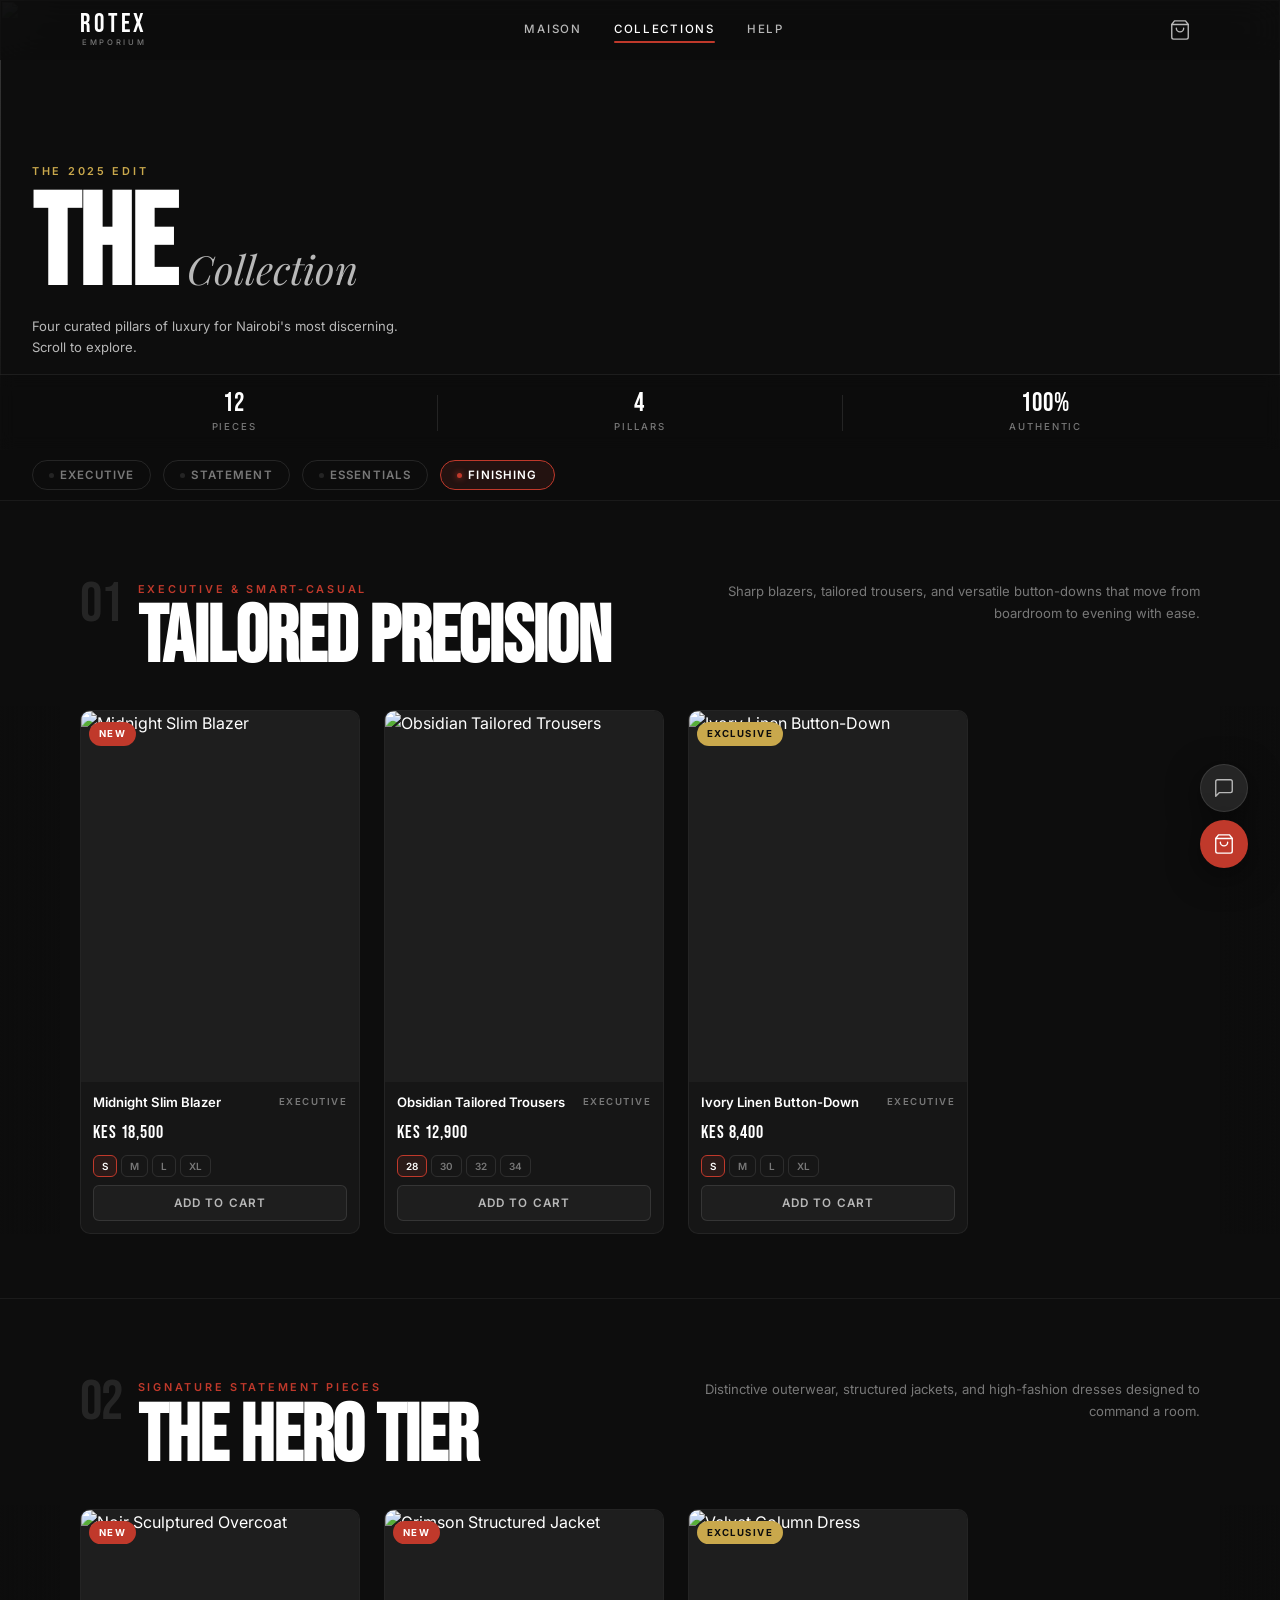
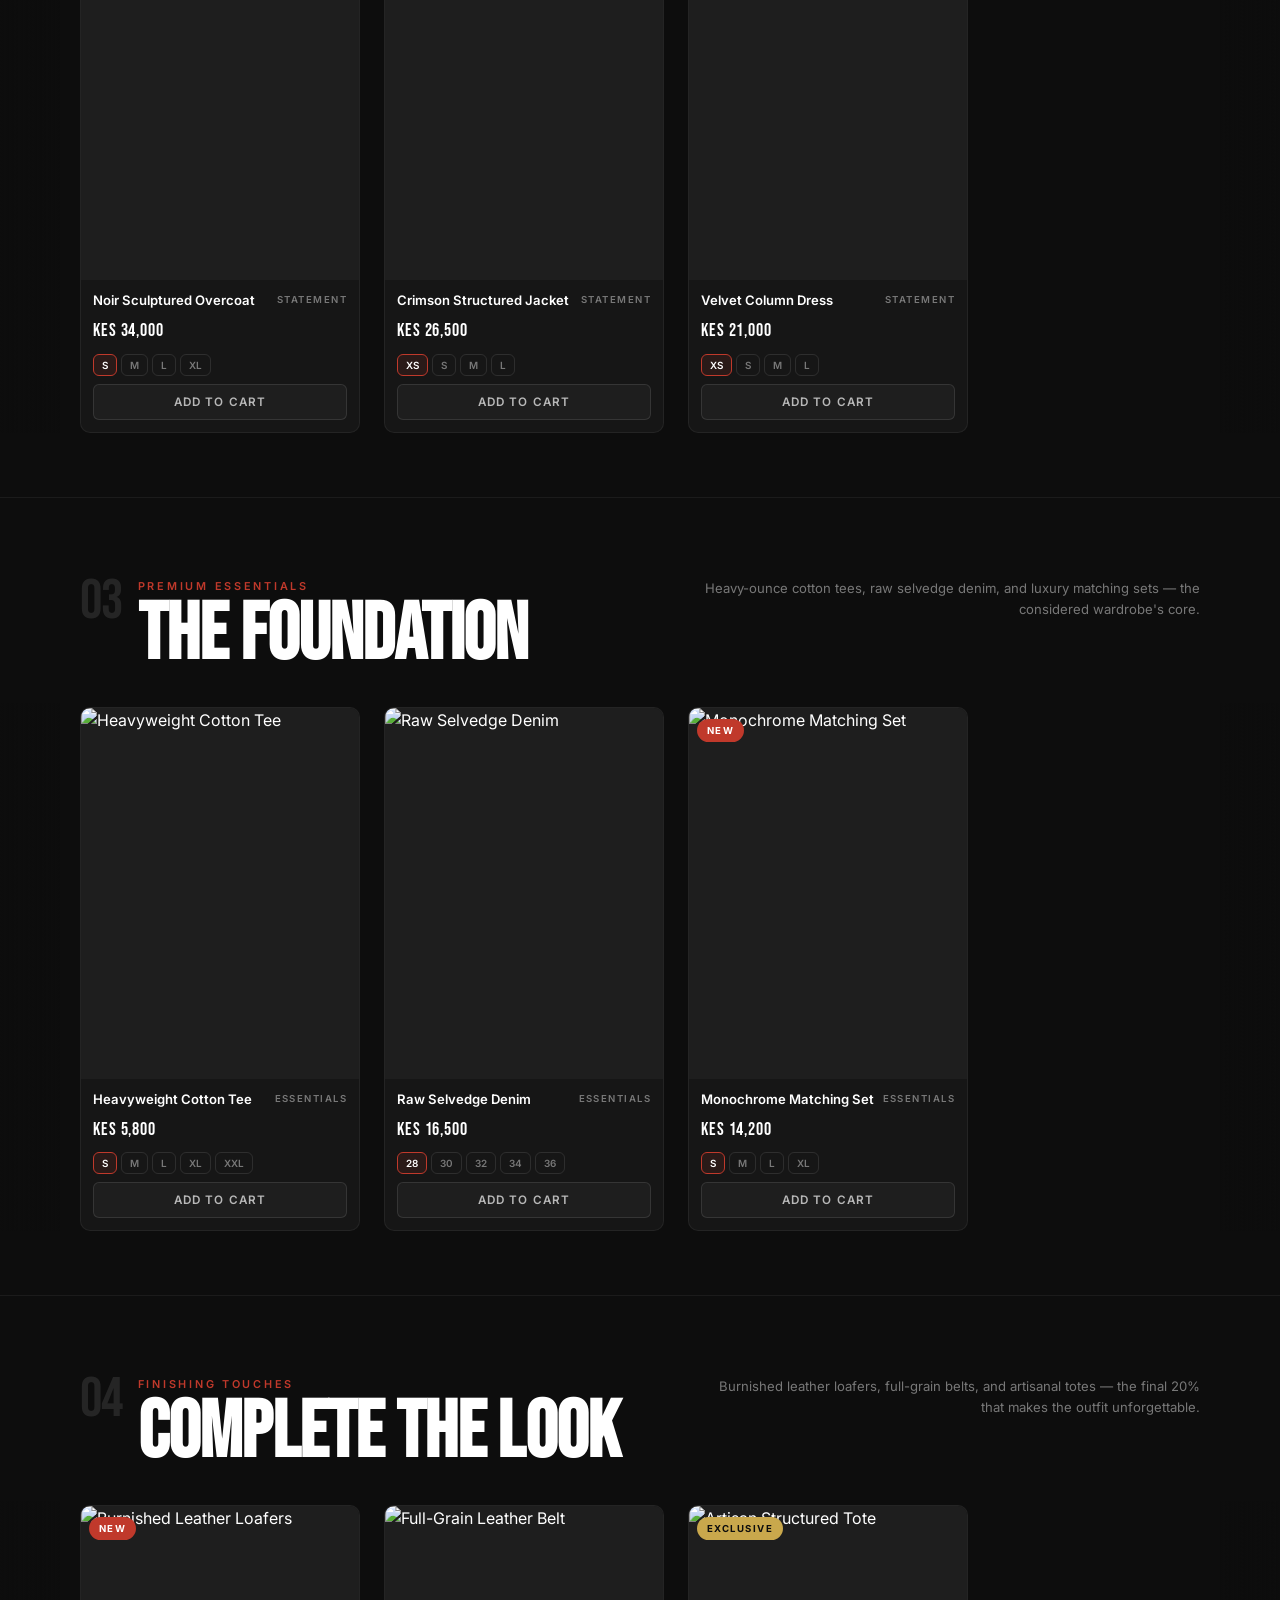
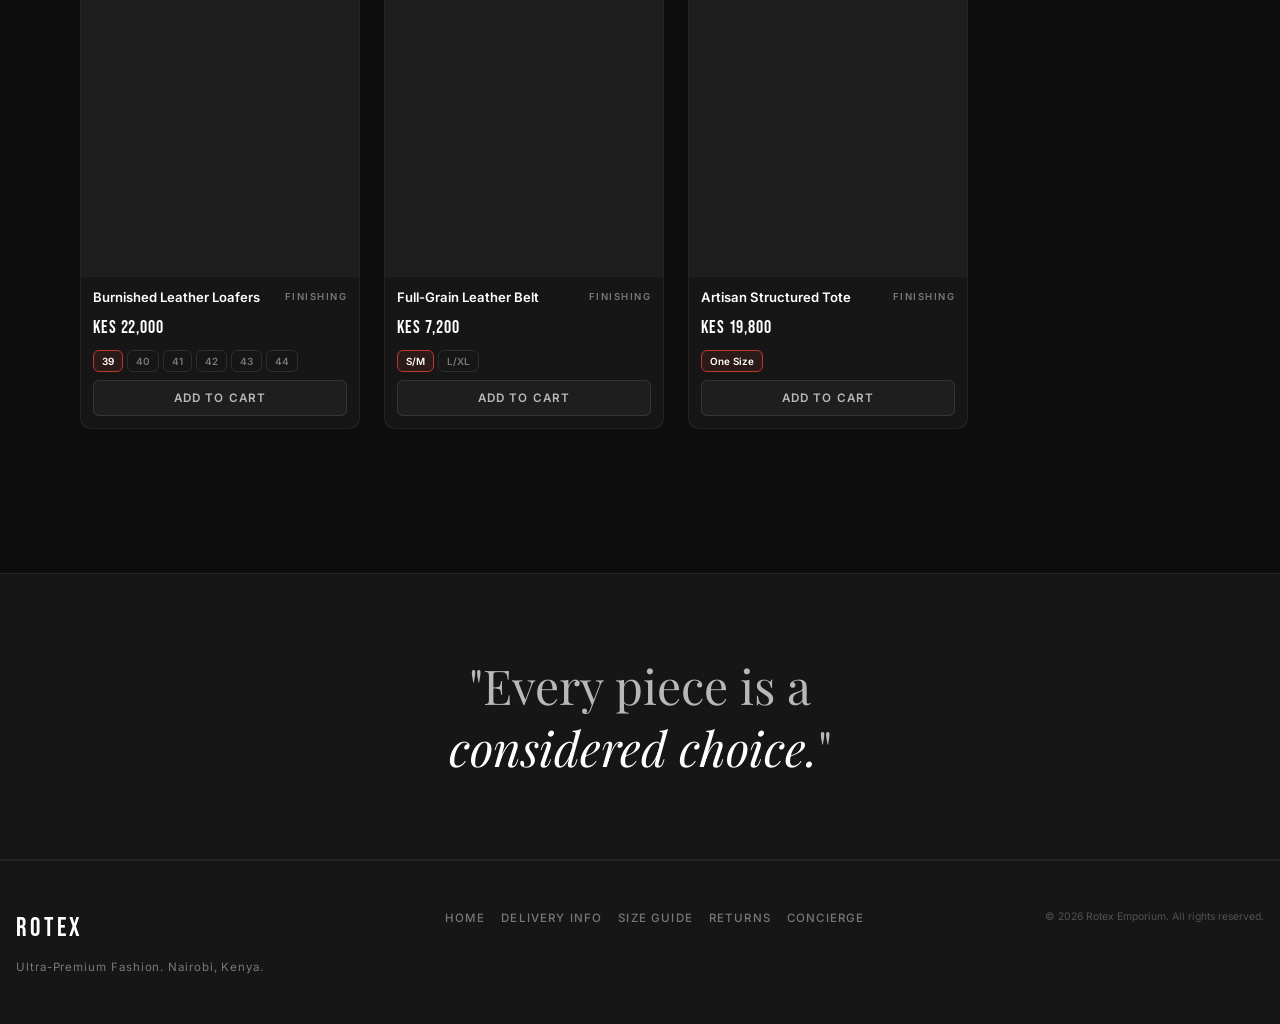
==== commit 1415c347: "Update premium layout, catalogue pillars, and interactive scripts" ====
--- a/catalogue.html
+++ b/catalogue.html
@@ -192,7 +192,7 @@
         <a href="#">Returns</a>
         <a href="#" id="footerSupportBtn">Concierge</a>
       </div>
-      <p class="footer-copy">© 2025 Rotex Emporium. All rights reserved.</p>
+      <p class="footer-copy">© 2026 Rotex Emporium. All rights reserved.</p>
     </div>
   </footer>
 
@@ -280,7 +280,7 @@
     </div>
     <div class="concierge-handoff">
       <p class="handoff-text">Need a human?</p>
-      <a href="https://wa.me/254700000000?text=Hi%2C%20I%20need%20help%20with%20my%20Rotex%20order." class="btn btn--ghost btn--sm" target="_blank" rel="noopener noreferrer">Hand off to Human</a>
+      <a href="https://wa.me/254721696486?text=Hi%2C%20I%20need%20help%20with%20my%20Rotex%20order." class="btn btn--ghost btn--sm" target="_blank" rel="noopener noreferrer">Hand off to Human</a>
     </div>
   </div>
 
